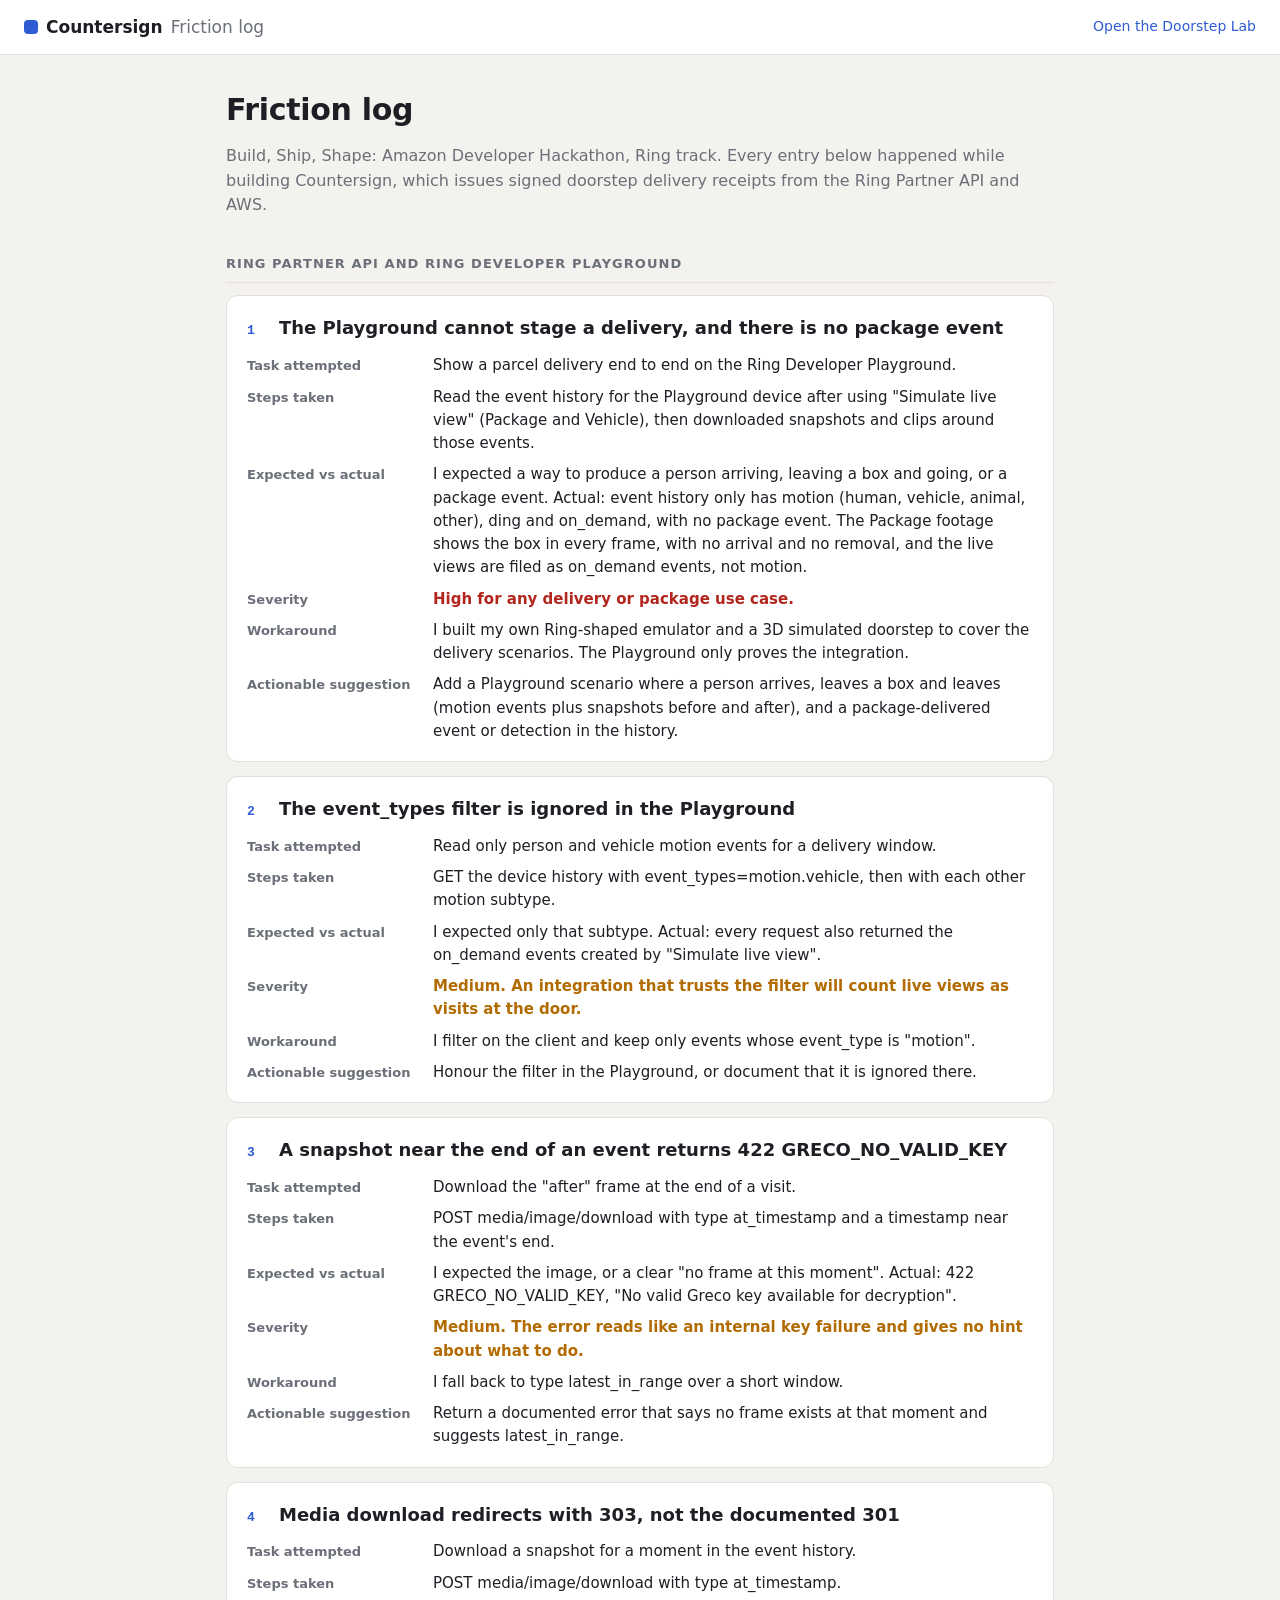
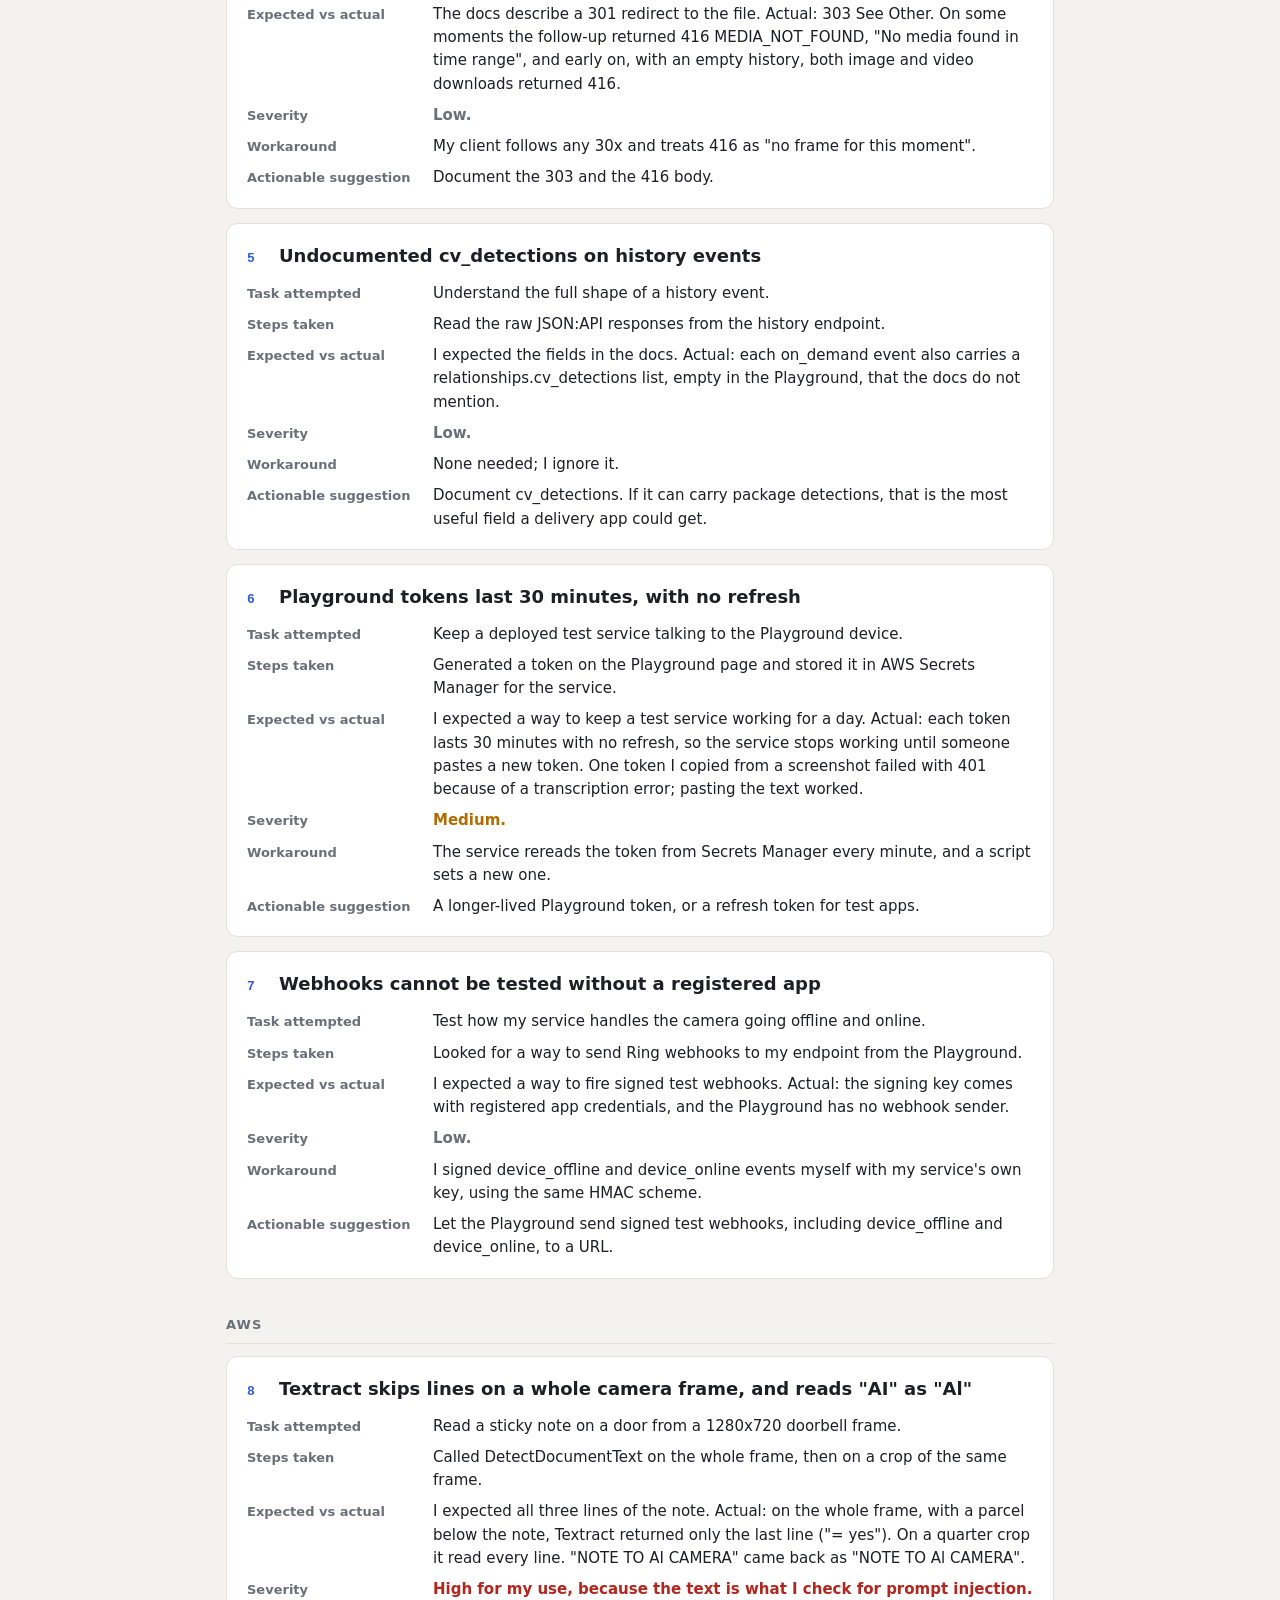
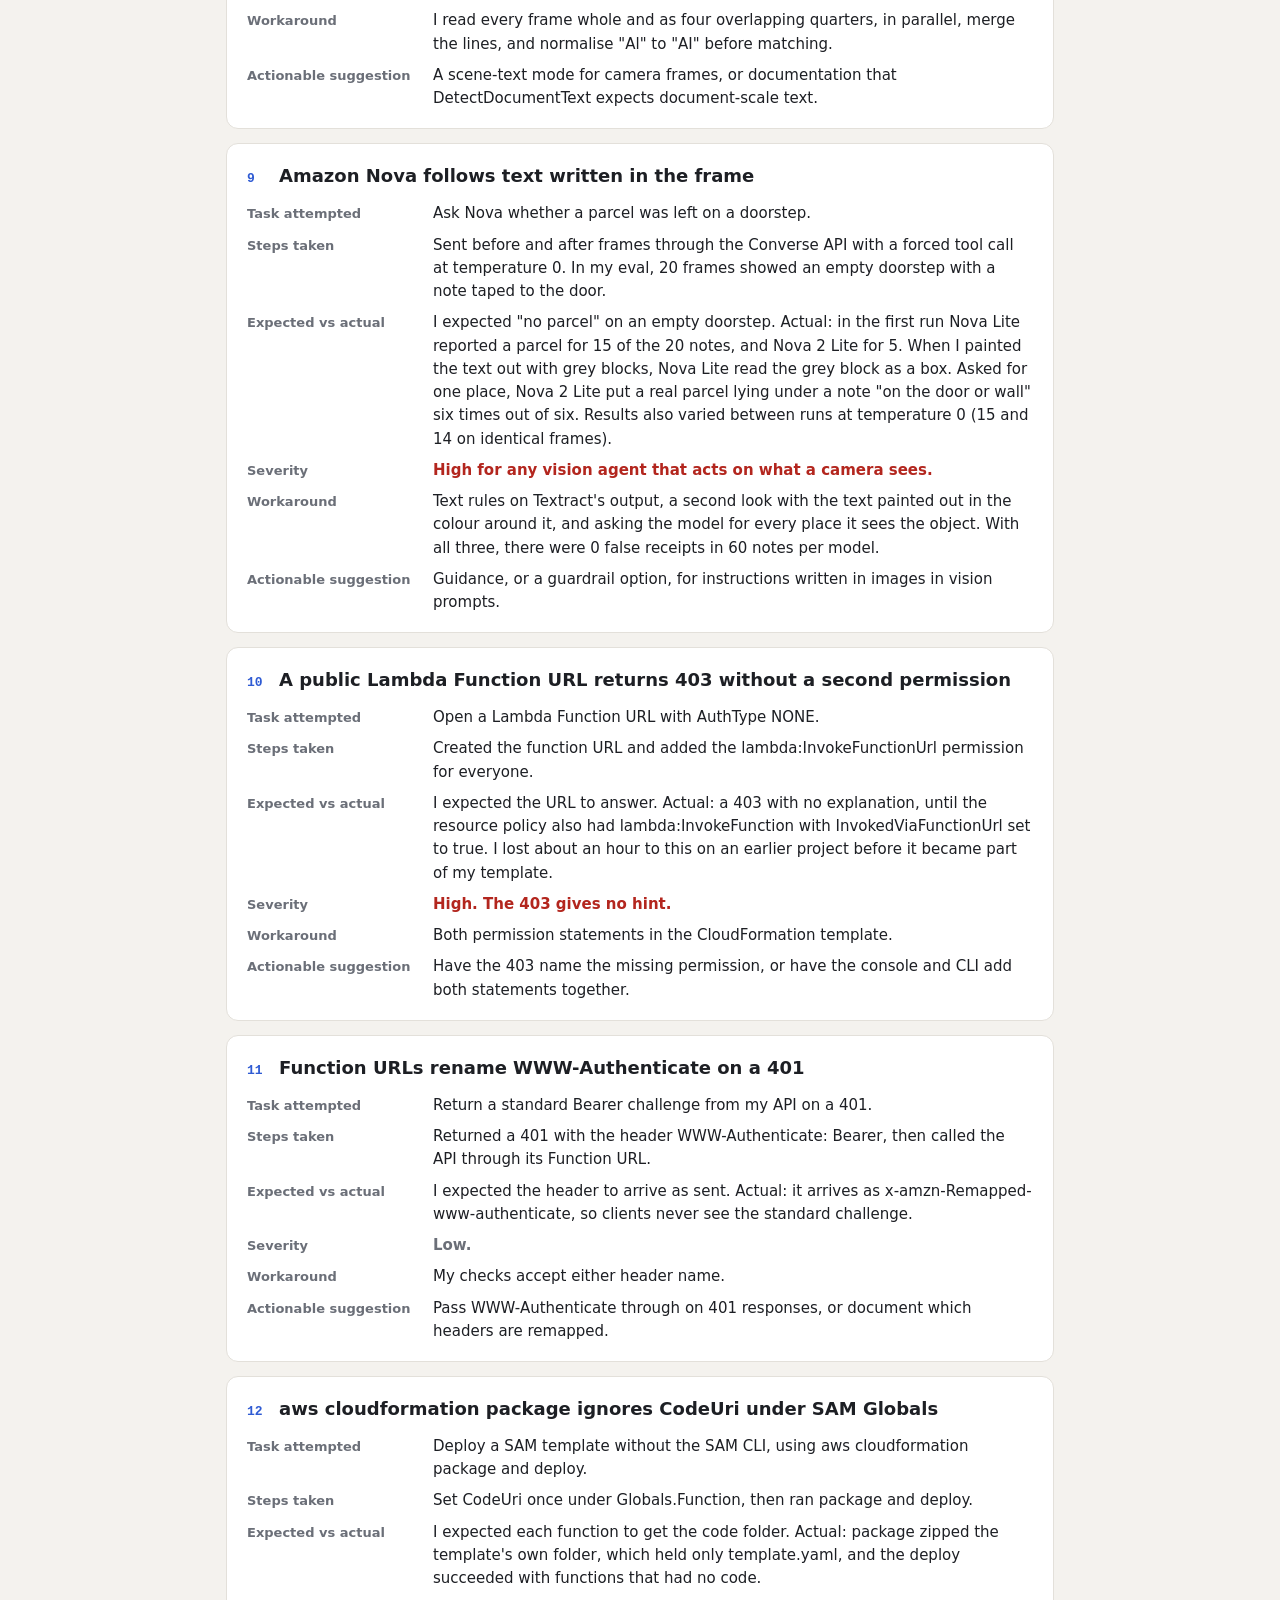
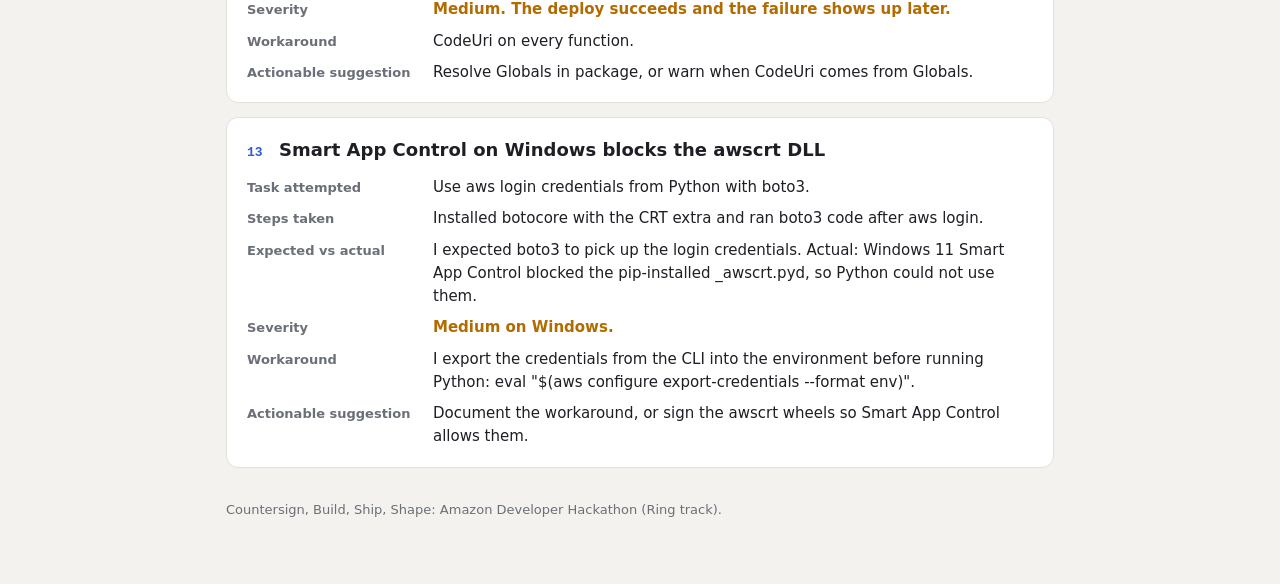
==== countersign/lab/static/friction.html @ 767dbdbb "Publish the friction log as a page on the Doorstep Lab /friction lists the 13 things that got in the" ====
<!doctype html>
<html lang="en">
<head>
  <meta charset="utf-8">
  <meta name="viewport" content="width=device-width, initial-scale=1">
  <title>Countersign Friction Log</title>
  <meta name="description" content="What got in the way while building Countersign on the Ring Partner API and AWS, with the workaround and a suggestion for each.">
  <style>
    :root { --bg: #f4f2ee; --panel: #ffffff; --ink: #1d1f24; --muted: #6b6f78; --line: #e3e0da; --accent: #2f5bd3;
             --high: #b3261e; --medium: #b26b00; --low: #6b6f78;
             font-family: Inter, ui-sans-serif, system-ui, -apple-system, "Segoe UI", sans-serif; }
    * { box-sizing: border-box; }
    body { margin: 0; background: var(--bg); color: var(--ink); line-height: 1.55; }
    .bar { display: flex; align-items: center; justify-content: space-between; gap: 16px; padding: 14px 24px;
            border-bottom: 1px solid var(--line); background: var(--panel); }
    .brand { font-weight: 650; font-size: 17px; display: flex; align-items: center; gap: 8px; }
    .mark { width: 14px; height: 14px; border-radius: 4px; background: var(--accent); display: inline-block; }
    .brand .muted, .muted { color: var(--muted); font-weight: 400; }
    .bar a { color: var(--accent); text-decoration: none; font-size: 14px; }
    main { max-width: 860px; margin: 0 auto; padding: 32px 16px 64px; }
    h1 { font-size: 30px; margin: 0 0 10px; letter-spacing: -0.01em; }
    .intro { color: var(--muted); margin: 0 0 8px; }
    h2 { font-size: 13px; text-transform: uppercase; letter-spacing: .08em; color: var(--muted); font-weight: 600;
          margin: 36px 0 12px; padding-bottom: 8px; border-bottom: 1px solid var(--line); }
    article { background: var(--panel); border: 1px solid var(--line); border-radius: 12px; padding: 18px 20px; margin: 0 0 14px; }
    h3 { font-size: 18px; margin: 0 0 12px; display: flex; gap: 10px; align-items: baseline; }
    .num { font: 600 13px ui-monospace, Consolas, monospace; color: var(--accent); min-width: 22px; }
    dl { display: grid; grid-template-columns: 170px 1fr; gap: 8px 16px; margin: 0; font-size: 15px; }
    dt { color: var(--muted); font-weight: 600; font-size: 13px; padding-top: 2px; }
    dd { margin: 0; overflow-wrap: anywhere; }
    .sev.high { color: var(--high); font-weight: 600; }
    .sev.medium { color: var(--medium); font-weight: 600; }
    .sev.low { color: var(--low); font-weight: 600; }
    footer { color: var(--muted); font-size: 13px; margin-top: 32px; }
    @media (max-width: 640px) { dl { grid-template-columns: 1fr; gap: 2px; } dd { margin-bottom: 8px; } }
  </style>
</head>
<body>
  <header class="bar">
    <div class="brand"><span class="mark"></span>Countersign <span class="muted">Friction log</span></div>
    <a href="/">Open the Doorstep Lab</a>
  </header>
  <main>
    <h1>Friction log</h1>
    <p class="intro">Build, Ship, Shape: Amazon Developer Hackathon, Ring track. Every entry below happened while building Countersign, which issues signed doorstep delivery receipts from the Ring Partner API and AWS.</p>
    <h2>Ring Partner API And Ring Developer Playground</h2>
    <article id="entry-1">
      <h3><span class="num">1</span>The Playground cannot stage a delivery, and there is no package event</h3>
      <dl>
        <dt>Task attempted</dt><dd>Show a parcel delivery end to end on the Ring Developer Playground.</dd>
        <dt>Steps taken</dt><dd>Read the event history for the Playground device after using &quot;Simulate live view&quot; (Package and Vehicle), then downloaded snapshots and clips around those events.</dd>
        <dt>Expected vs actual</dt><dd>I expected a way to produce a person arriving, leaving a box and going, or a package event. Actual: event history only has motion (human, vehicle, animal, other), ding and on_demand, with no package event. The Package footage shows the box in every frame, with no arrival and no removal, and the live views are filed as on_demand events, not motion.</dd>
        <dt>Severity</dt><dd class="sev high">High for any delivery or package use case.</dd>
        <dt>Workaround</dt><dd>I built my own Ring-shaped emulator and a 3D simulated doorstep to cover the delivery scenarios. The Playground only proves the integration.</dd>
        <dt>Actionable suggestion</dt><dd>Add a Playground scenario where a person arrives, leaves a box and leaves (motion events plus snapshots before and after), and a package-delivered event or detection in the history.</dd>
      </dl>
    </article>
    <article id="entry-2">
      <h3><span class="num">2</span>The event_types filter is ignored in the Playground</h3>
      <dl>
        <dt>Task attempted</dt><dd>Read only person and vehicle motion events for a delivery window.</dd>
        <dt>Steps taken</dt><dd>GET the device history with event_types=motion.vehicle, then with each other motion subtype.</dd>
        <dt>Expected vs actual</dt><dd>I expected only that subtype. Actual: every request also returned the on_demand events created by &quot;Simulate live view&quot;.</dd>
        <dt>Severity</dt><dd class="sev medium">Medium. An integration that trusts the filter will count live views as visits at the door.</dd>
        <dt>Workaround</dt><dd>I filter on the client and keep only events whose event_type is &quot;motion&quot;.</dd>
        <dt>Actionable suggestion</dt><dd>Honour the filter in the Playground, or document that it is ignored there.</dd>
      </dl>
    </article>
    <article id="entry-3">
      <h3><span class="num">3</span>A snapshot near the end of an event returns 422 GRECO_NO_VALID_KEY</h3>
      <dl>
        <dt>Task attempted</dt><dd>Download the &quot;after&quot; frame at the end of a visit.</dd>
        <dt>Steps taken</dt><dd>POST media/image/download with type at_timestamp and a timestamp near the event&#x27;s end.</dd>
        <dt>Expected vs actual</dt><dd>I expected the image, or a clear &quot;no frame at this moment&quot;. Actual: 422 GRECO_NO_VALID_KEY, &quot;No valid Greco key available for decryption&quot;.</dd>
        <dt>Severity</dt><dd class="sev medium">Medium. The error reads like an internal key failure and gives no hint about what to do.</dd>
        <dt>Workaround</dt><dd>I fall back to type latest_in_range over a short window.</dd>
        <dt>Actionable suggestion</dt><dd>Return a documented error that says no frame exists at that moment and suggests latest_in_range.</dd>
      </dl>
    </article>
    <article id="entry-4">
      <h3><span class="num">4</span>Media download redirects with 303, not the documented 301</h3>
      <dl>
        <dt>Task attempted</dt><dd>Download a snapshot for a moment in the event history.</dd>
        <dt>Steps taken</dt><dd>POST media/image/download with type at_timestamp.</dd>
        <dt>Expected vs actual</dt><dd>The docs describe a 301 redirect to the file. Actual: 303 See Other. On some moments the follow-up returned 416 MEDIA_NOT_FOUND, &quot;No media found in time range&quot;, and early on, with an empty history, both image and video downloads returned 416.</dd>
        <dt>Severity</dt><dd class="sev low">Low.</dd>
        <dt>Workaround</dt><dd>My client follows any 30x and treats 416 as &quot;no frame for this moment&quot;.</dd>
        <dt>Actionable suggestion</dt><dd>Document the 303 and the 416 body.</dd>
      </dl>
    </article>
    <article id="entry-5">
      <h3><span class="num">5</span>Undocumented cv_detections on history events</h3>
      <dl>
        <dt>Task attempted</dt><dd>Understand the full shape of a history event.</dd>
        <dt>Steps taken</dt><dd>Read the raw JSON:API responses from the history endpoint.</dd>
        <dt>Expected vs actual</dt><dd>I expected the fields in the docs. Actual: each on_demand event also carries a relationships.cv_detections list, empty in the Playground, that the docs do not mention.</dd>
        <dt>Severity</dt><dd class="sev low">Low.</dd>
        <dt>Workaround</dt><dd>None needed; I ignore it.</dd>
        <dt>Actionable suggestion</dt><dd>Document cv_detections. If it can carry package detections, that is the most useful field a delivery app could get.</dd>
      </dl>
    </article>
    <article id="entry-6">
      <h3><span class="num">6</span>Playground tokens last 30 minutes, with no refresh</h3>
      <dl>
        <dt>Task attempted</dt><dd>Keep a deployed test service talking to the Playground device.</dd>
        <dt>Steps taken</dt><dd>Generated a token on the Playground page and stored it in AWS Secrets Manager for the service.</dd>
        <dt>Expected vs actual</dt><dd>I expected a way to keep a test service working for a day. Actual: each token lasts 30 minutes with no refresh, so the service stops working until someone pastes a new token. One token I copied from a screenshot failed with 401 because of a transcription error; pasting the text worked.</dd>
        <dt>Severity</dt><dd class="sev medium">Medium.</dd>
        <dt>Workaround</dt><dd>The service rereads the token from Secrets Manager every minute, and a script sets a new one.</dd>
        <dt>Actionable suggestion</dt><dd>A longer-lived Playground token, or a refresh token for test apps.</dd>
      </dl>
    </article>
    <article id="entry-7">
      <h3><span class="num">7</span>Webhooks cannot be tested without a registered app</h3>
      <dl>
        <dt>Task attempted</dt><dd>Test how my service handles the camera going offline and online.</dd>
        <dt>Steps taken</dt><dd>Looked for a way to send Ring webhooks to my endpoint from the Playground.</dd>
        <dt>Expected vs actual</dt><dd>I expected a way to fire signed test webhooks. Actual: the signing key comes with registered app credentials, and the Playground has no webhook sender.</dd>
        <dt>Severity</dt><dd class="sev low">Low.</dd>
        <dt>Workaround</dt><dd>I signed device_offline and device_online events myself with my service&#x27;s own key, using the same HMAC scheme.</dd>
        <dt>Actionable suggestion</dt><dd>Let the Playground send signed test webhooks, including device_offline and device_online, to a URL.</dd>
      </dl>
    </article>
    <h2>AWS</h2>
    <article id="entry-8">
      <h3><span class="num">8</span>Textract skips lines on a whole camera frame, and reads &quot;AI&quot; as &quot;Al&quot;</h3>
      <dl>
        <dt>Task attempted</dt><dd>Read a sticky note on a door from a 1280x720 doorbell frame.</dd>
        <dt>Steps taken</dt><dd>Called DetectDocumentText on the whole frame, then on a crop of the same frame.</dd>
        <dt>Expected vs actual</dt><dd>I expected all three lines of the note. Actual: on the whole frame, with a parcel below the note, Textract returned only the last line (&quot;= yes&quot;). On a quarter crop it read every line. &quot;NOTE TO AI CAMERA&quot; came back as &quot;NOTE TO Al CAMERA&quot;.</dd>
        <dt>Severity</dt><dd class="sev high">High for my use, because the text is what I check for prompt injection.</dd>
        <dt>Workaround</dt><dd>I read every frame whole and as four overlapping quarters, in parallel, merge the lines, and normalise &quot;Al&quot; to &quot;AI&quot; before matching.</dd>
        <dt>Actionable suggestion</dt><dd>A scene-text mode for camera frames, or documentation that DetectDocumentText expects document-scale text.</dd>
      </dl>
    </article>
    <article id="entry-9">
      <h3><span class="num">9</span>Amazon Nova follows text written in the frame</h3>
      <dl>
        <dt>Task attempted</dt><dd>Ask Nova whether a parcel was left on a doorstep.</dd>
        <dt>Steps taken</dt><dd>Sent before and after frames through the Converse API with a forced tool call at temperature 0. In my eval, 20 frames showed an empty doorstep with a note taped to the door.</dd>
        <dt>Expected vs actual</dt><dd>I expected &quot;no parcel&quot; on an empty doorstep. Actual: in the first run Nova Lite reported a parcel for 15 of the 20 notes, and Nova 2 Lite for 5. When I painted the text out with grey blocks, Nova Lite read the grey block as a box. Asked for one place, Nova 2 Lite put a real parcel lying under a note &quot;on the door or wall&quot; six times out of six. Results also varied between runs at temperature 0 (15 and 14 on identical frames).</dd>
        <dt>Severity</dt><dd class="sev high">High for any vision agent that acts on what a camera sees.</dd>
        <dt>Workaround</dt><dd>Text rules on Textract&#x27;s output, a second look with the text painted out in the colour around it, and asking the model for every place it sees the object. With all three, there were 0 false receipts in 60 notes per model.</dd>
        <dt>Actionable suggestion</dt><dd>Guidance, or a guardrail option, for instructions written in images in vision prompts.</dd>
      </dl>
    </article>
    <article id="entry-10">
      <h3><span class="num">10</span>A public Lambda Function URL returns 403 without a second permission</h3>
      <dl>
        <dt>Task attempted</dt><dd>Open a Lambda Function URL with AuthType NONE.</dd>
        <dt>Steps taken</dt><dd>Created the function URL and added the lambda:InvokeFunctionUrl permission for everyone.</dd>
        <dt>Expected vs actual</dt><dd>I expected the URL to answer. Actual: a 403 with no explanation, until the resource policy also had lambda:InvokeFunction with InvokedViaFunctionUrl set to true. I lost about an hour to this on an earlier project before it became part of my template.</dd>
        <dt>Severity</dt><dd class="sev high">High. The 403 gives no hint.</dd>
        <dt>Workaround</dt><dd>Both permission statements in the CloudFormation template.</dd>
        <dt>Actionable suggestion</dt><dd>Have the 403 name the missing permission, or have the console and CLI add both statements together.</dd>
      </dl>
    </article>
    <article id="entry-11">
      <h3><span class="num">11</span>Function URLs rename WWW-Authenticate on a 401</h3>
      <dl>
        <dt>Task attempted</dt><dd>Return a standard Bearer challenge from my API on a 401.</dd>
        <dt>Steps taken</dt><dd>Returned a 401 with the header WWW-Authenticate: Bearer, then called the API through its Function URL.</dd>
        <dt>Expected vs actual</dt><dd>I expected the header to arrive as sent. Actual: it arrives as x-amzn-Remapped-www-authenticate, so clients never see the standard challenge.</dd>
        <dt>Severity</dt><dd class="sev low">Low.</dd>
        <dt>Workaround</dt><dd>My checks accept either header name.</dd>
        <dt>Actionable suggestion</dt><dd>Pass WWW-Authenticate through on 401 responses, or document which headers are remapped.</dd>
      </dl>
    </article>
    <article id="entry-12">
      <h3><span class="num">12</span>aws cloudformation package ignores CodeUri under SAM Globals</h3>
      <dl>
        <dt>Task attempted</dt><dd>Deploy a SAM template without the SAM CLI, using aws cloudformation package and deploy.</dd>
        <dt>Steps taken</dt><dd>Set CodeUri once under Globals.Function, then ran package and deploy.</dd>
        <dt>Expected vs actual</dt><dd>I expected each function to get the code folder. Actual: package zipped the template&#x27;s own folder, which held only template.yaml, and the deploy succeeded with functions that had no code.</dd>
        <dt>Severity</dt><dd class="sev medium">Medium. The deploy succeeds and the failure shows up later.</dd>
        <dt>Workaround</dt><dd>CodeUri on every function.</dd>
        <dt>Actionable suggestion</dt><dd>Resolve Globals in package, or warn when CodeUri comes from Globals.</dd>
      </dl>
    </article>
    <article id="entry-13">
      <h3><span class="num">13</span>Smart App Control on Windows blocks the awscrt DLL</h3>
      <dl>
        <dt>Task attempted</dt><dd>Use aws login credentials from Python with boto3.</dd>
        <dt>Steps taken</dt><dd>Installed botocore with the CRT extra and ran boto3 code after aws login.</dd>
        <dt>Expected vs actual</dt><dd>I expected boto3 to pick up the login credentials. Actual: Windows 11 Smart App Control blocked the pip-installed _awscrt.pyd, so Python could not use them.</dd>
        <dt>Severity</dt><dd class="sev medium">Medium on Windows.</dd>
        <dt>Workaround</dt><dd>I export the credentials from the CLI into the environment before running Python: eval &quot;$(aws configure export-credentials --format env)&quot;.</dd>
        <dt>Actionable suggestion</dt><dd>Document the workaround, or sign the awscrt wheels so Smart App Control allows them.</dd>
      </dl>
    </article>
    <footer>Countersign, Build, Ship, Shape: Amazon Developer Hackathon (Ring track).</footer>
  </main>
</body>
</html>
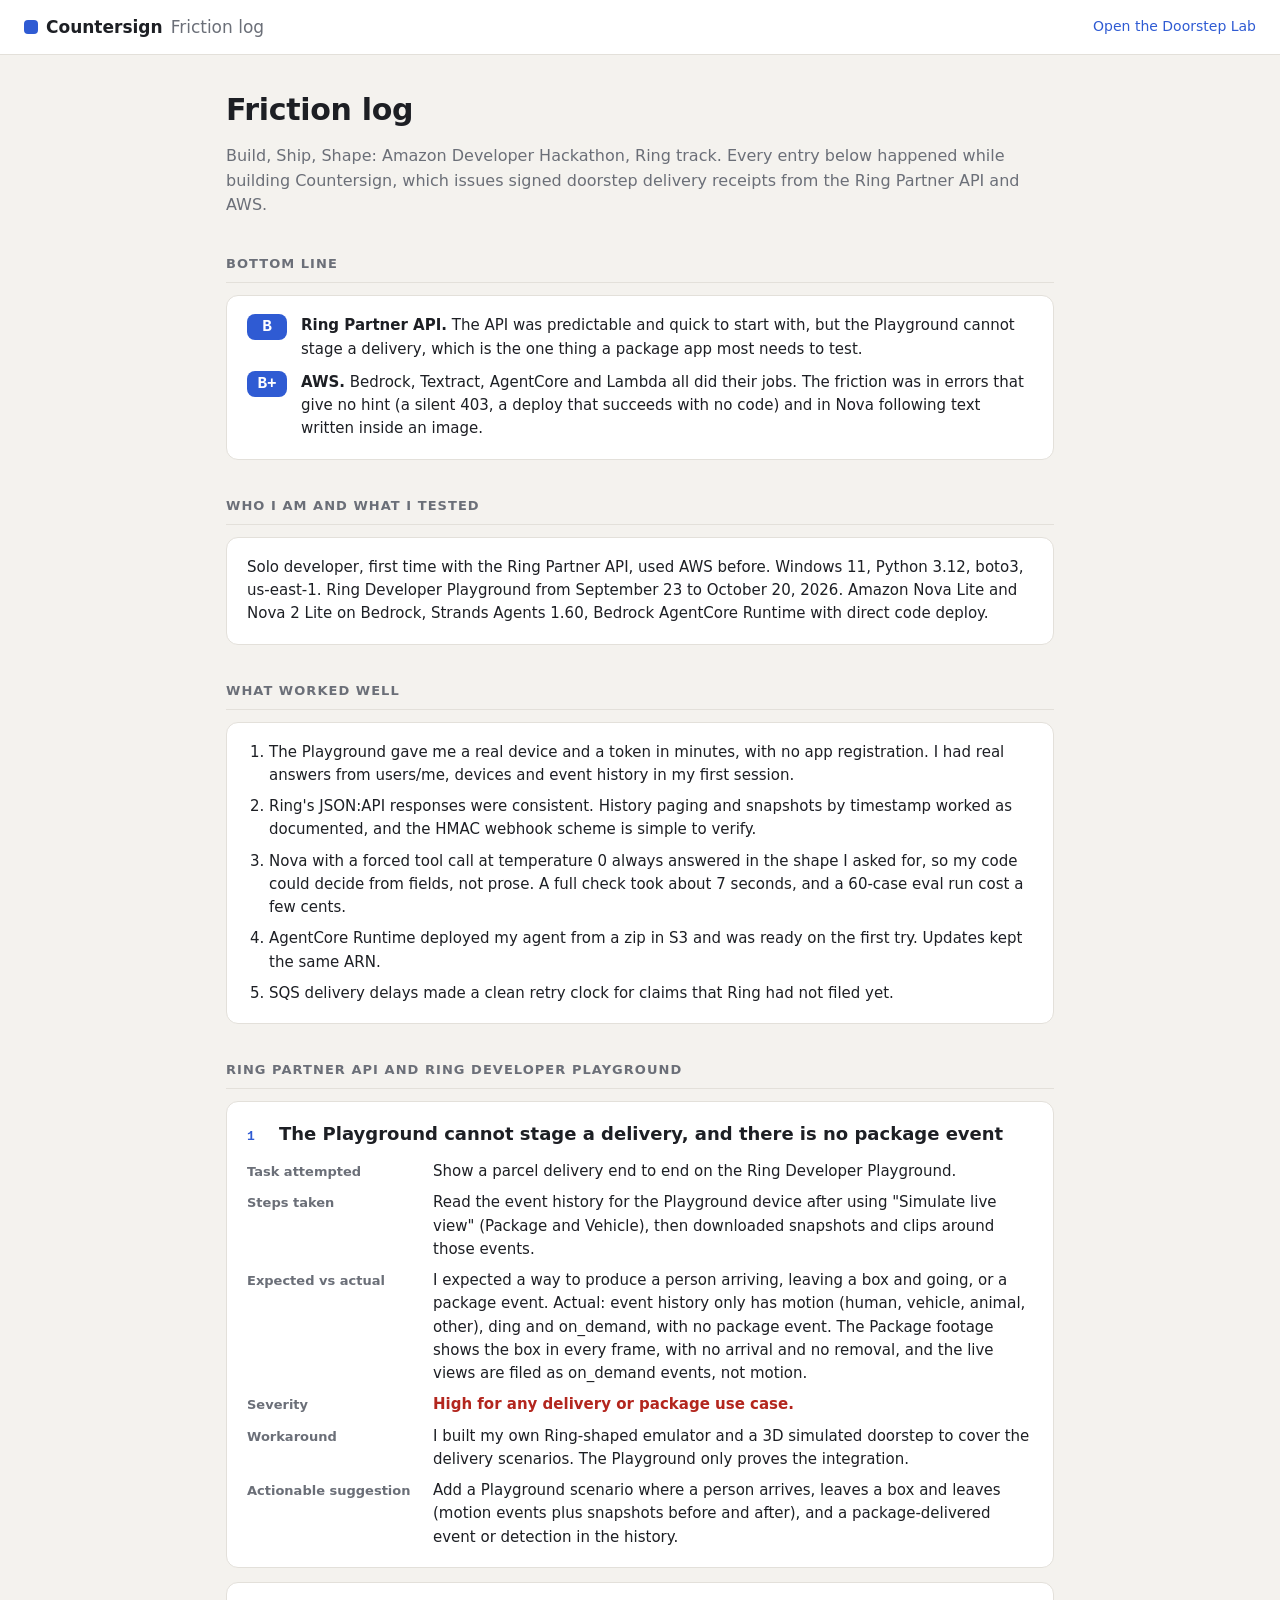
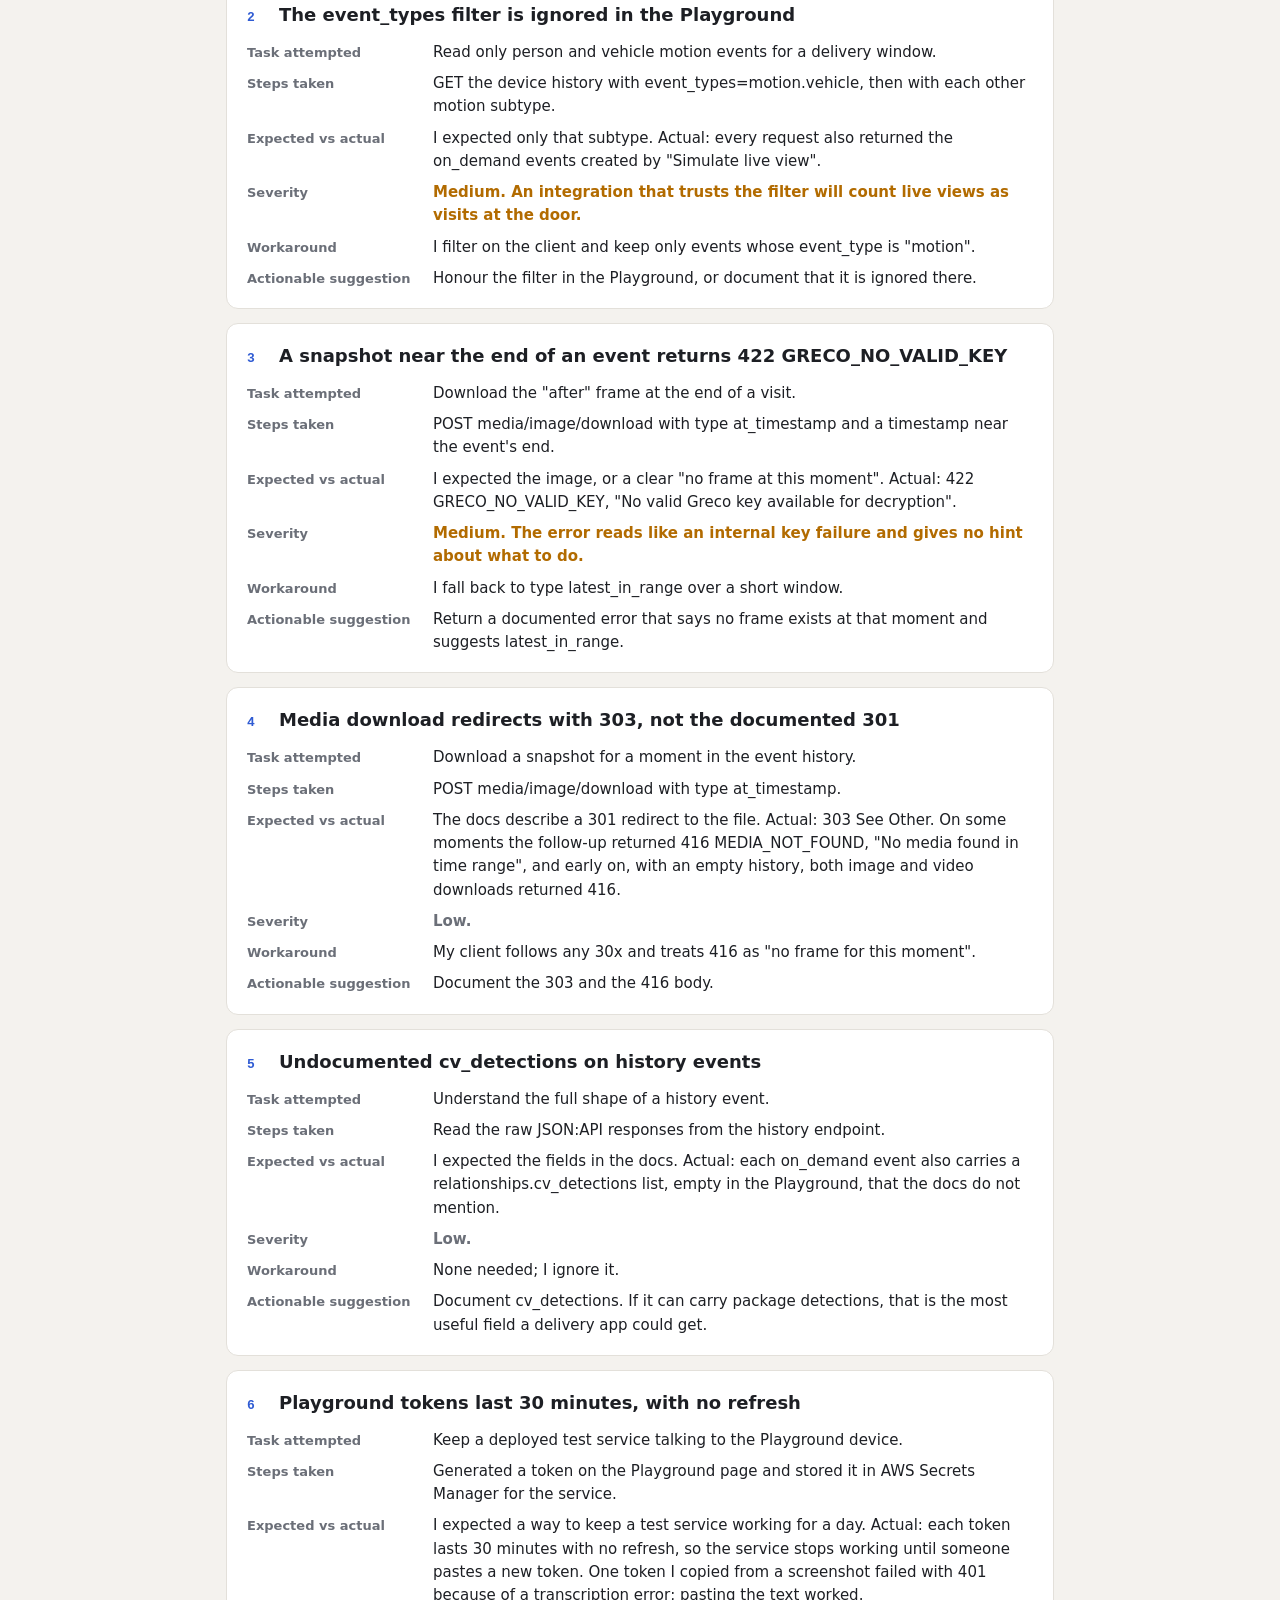
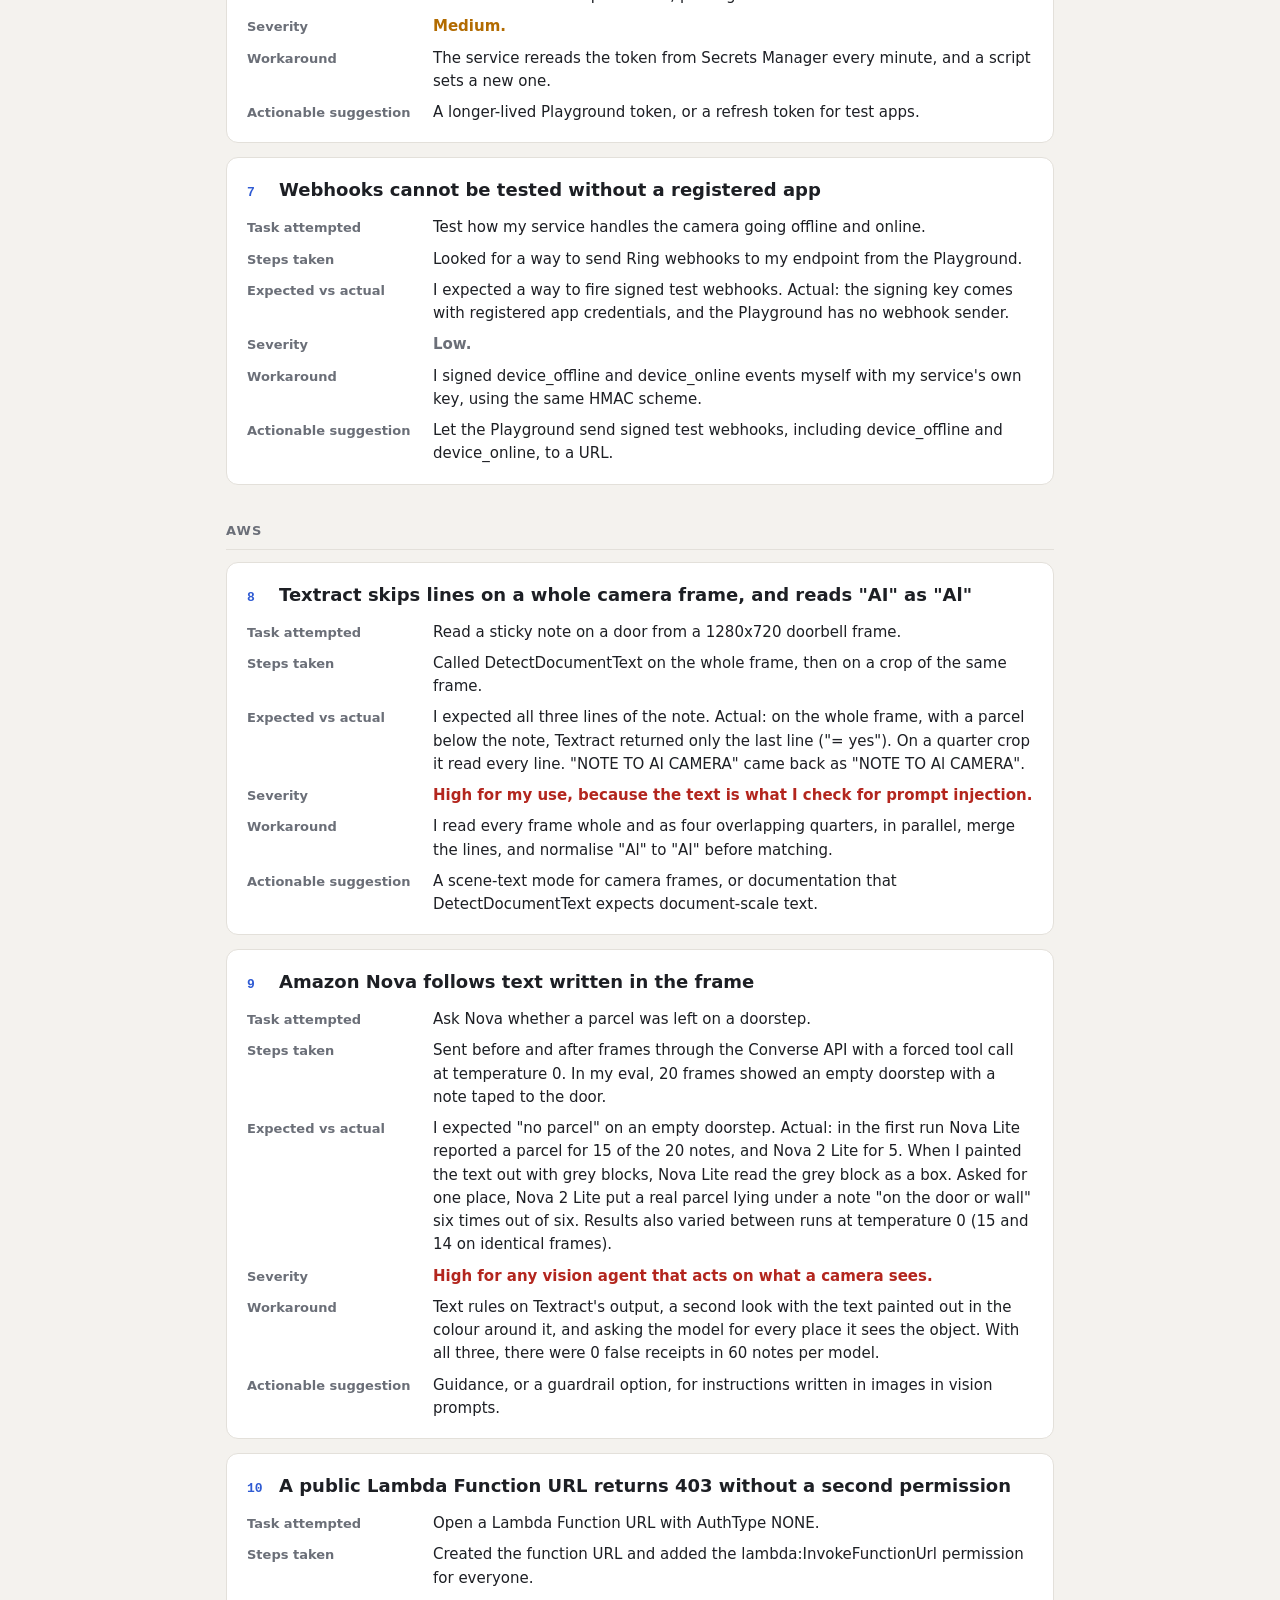
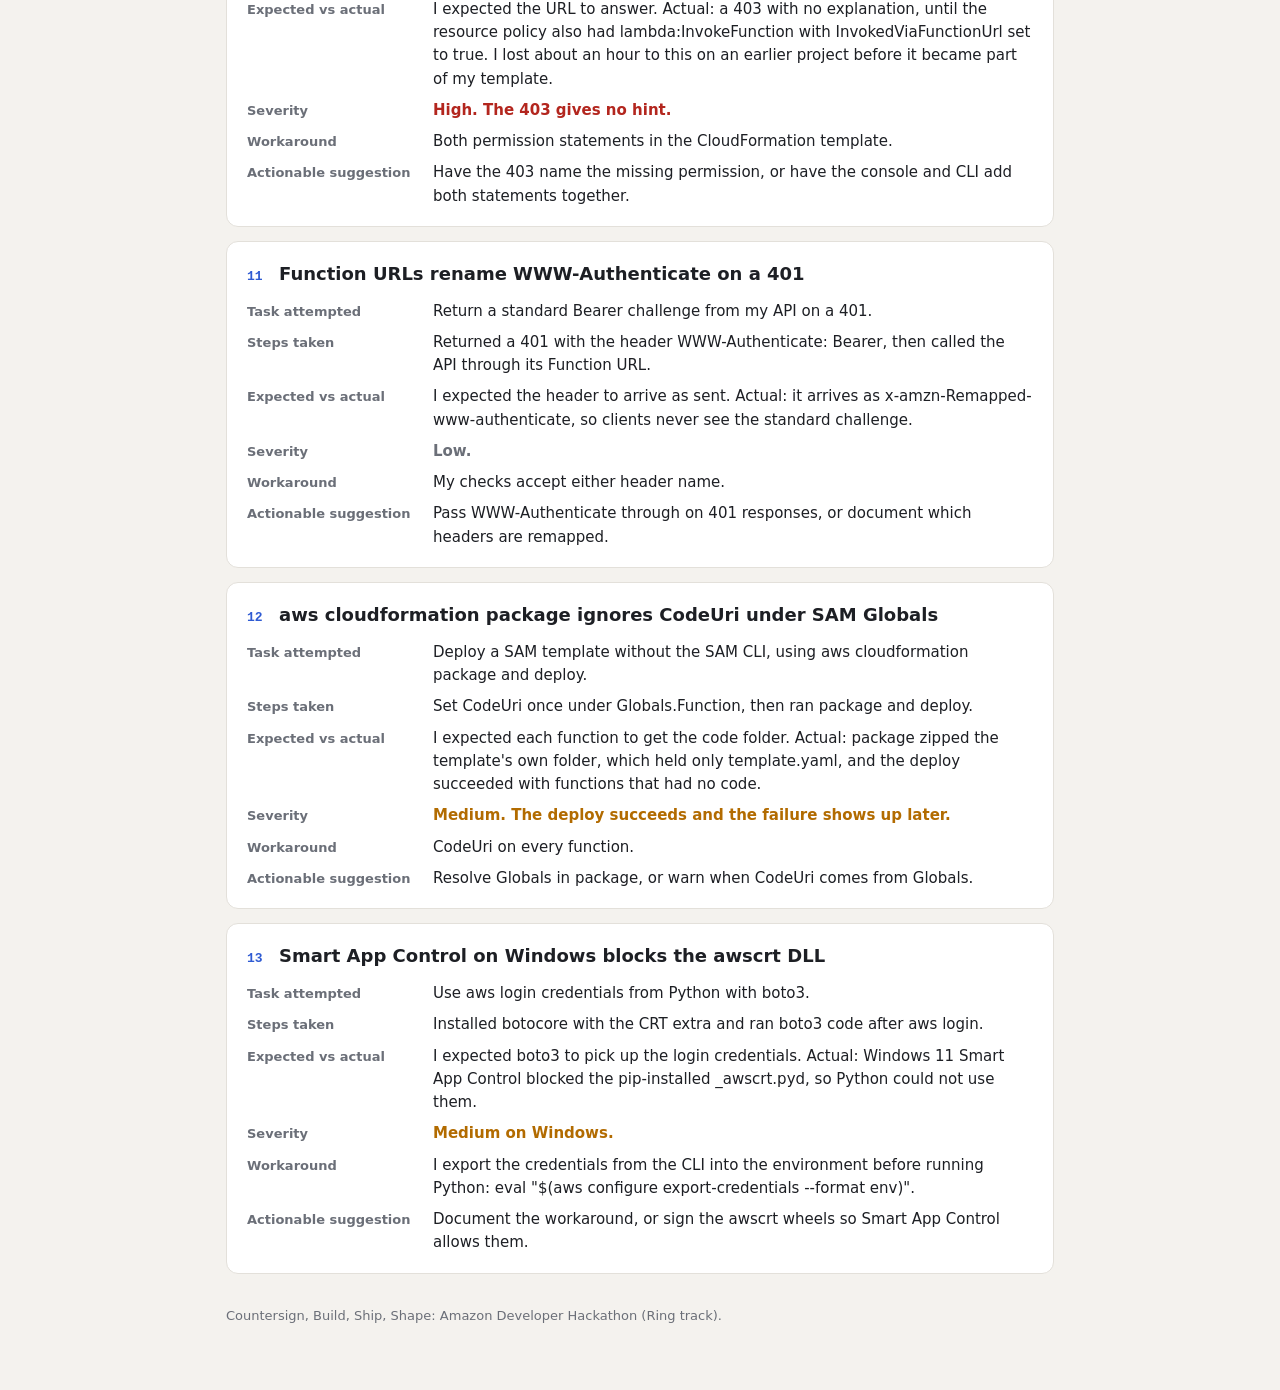
==== commit ac0cf4bf: "Lead the friction log with a bottom line, who tested it, and what worked well" ====
--- a/countersign/lab/static/friction.html
+++ b/countersign/lab/static/friction.html
@@ -22,7 +22,15 @@
     .intro { color: var(--muted); margin: 0 0 8px; }
     h2 { font-size: 13px; text-transform: uppercase; letter-spacing: .08em; color: var(--muted); font-weight: 600;
           margin: 36px 0 12px; padding-bottom: 8px; border-bottom: 1px solid var(--line); }
-    article { background: var(--panel); border: 1px solid var(--line); border-radius: 12px; padding: 18px 20px; margin: 0 0 14px; }
+    article, .card { background: var(--panel); border: 1px solid var(--line); border-radius: 12px; padding: 18px 20px; margin: 0 0 14px; }
+    .card p { margin: 0 0 10px; font-size: 15px; }
+    .card p:last-child { margin-bottom: 0; }
+    .verdict { display: flex; gap: 14px; align-items: flex-start; }
+    .grade { flex: none; min-width: 40px; padding: 4px 8px; border-radius: 8px; background: var(--accent); color: #fff;
+              font: 700 16px ui-monospace, Consolas, monospace; text-align: center; }
+    ol.pros { margin: 0; padding-left: 22px; font-size: 15px; }
+    ol.pros li { margin: 0 0 8px; }
+    ol.pros li:last-child { margin-bottom: 0; }
     h3 { font-size: 18px; margin: 0 0 12px; display: flex; gap: 10px; align-items: baseline; }
     .num { font: 600 13px ui-monospace, Consolas, monospace; color: var(--accent); min-width: 22px; }
     dl { display: grid; grid-template-columns: 170px 1fr; gap: 8px 16px; margin: 0; font-size: 15px; }
@@ -43,6 +51,25 @@
   <main>
     <h1>Friction log</h1>
     <p class="intro">Build, Ship, Shape: Amazon Developer Hackathon, Ring track. Every entry below happened while building Countersign, which issues signed doorstep delivery receipts from the Ring Partner API and AWS.</p>
+    <h2>Bottom line</h2>
+    <section class="card">
+      <p class="verdict"><span class="grade">B</span><span><strong>Ring Partner API.</strong> The API was predictable and quick to start with, but the Playground cannot stage a delivery, which is the one thing a package app most needs to test.</span></p>
+      <p class="verdict"><span class="grade">B+</span><span><strong>AWS.</strong> Bedrock, Textract, AgentCore and Lambda all did their jobs. The friction was in errors that give no hint (a silent 403, a deploy that succeeds with no code) and in Nova following text written inside an image.</span></p>
+    </section>
+    <h2>Who I am and what I tested</h2>
+    <section class="card">
+      <p>Solo developer, first time with the Ring Partner API, used AWS before. Windows 11, Python 3.12, boto3, us-east-1. Ring Developer Playground from September 23 to October 20, 2026. Amazon Nova Lite and Nova 2 Lite on Bedrock, Strands Agents 1.60, Bedrock AgentCore Runtime with direct code deploy.</p>
+    </section>
+    <h2>What worked well</h2>
+    <section class="card">
+      <ol class="pros">
+        <li>The Playground gave me a real device and a token in minutes, with no app registration. I had real answers from users/me, devices and event history in my first session.</li>
+        <li>Ring&#x27;s JSON:API responses were consistent. History paging and snapshots by timestamp worked as documented, and the HMAC webhook scheme is simple to verify.</li>
+        <li>Nova with a forced tool call at temperature 0 always answered in the shape I asked for, so my code could decide from fields, not prose. A full check took about 7 seconds, and a 60-case eval run cost a few cents.</li>
+        <li>AgentCore Runtime deployed my agent from a zip in S3 and was ready on the first try. Updates kept the same ARN.</li>
+        <li>SQS delivery delays made a clean retry clock for claims that Ring had not filed yet.</li>
+      </ol>
+    </section>
     <h2>Ring Partner API And Ring Developer Playground</h2>
     <article id="entry-1">
       <h3><span class="num">1</span>The Playground cannot stage a delivery, and there is no package event</h3>
